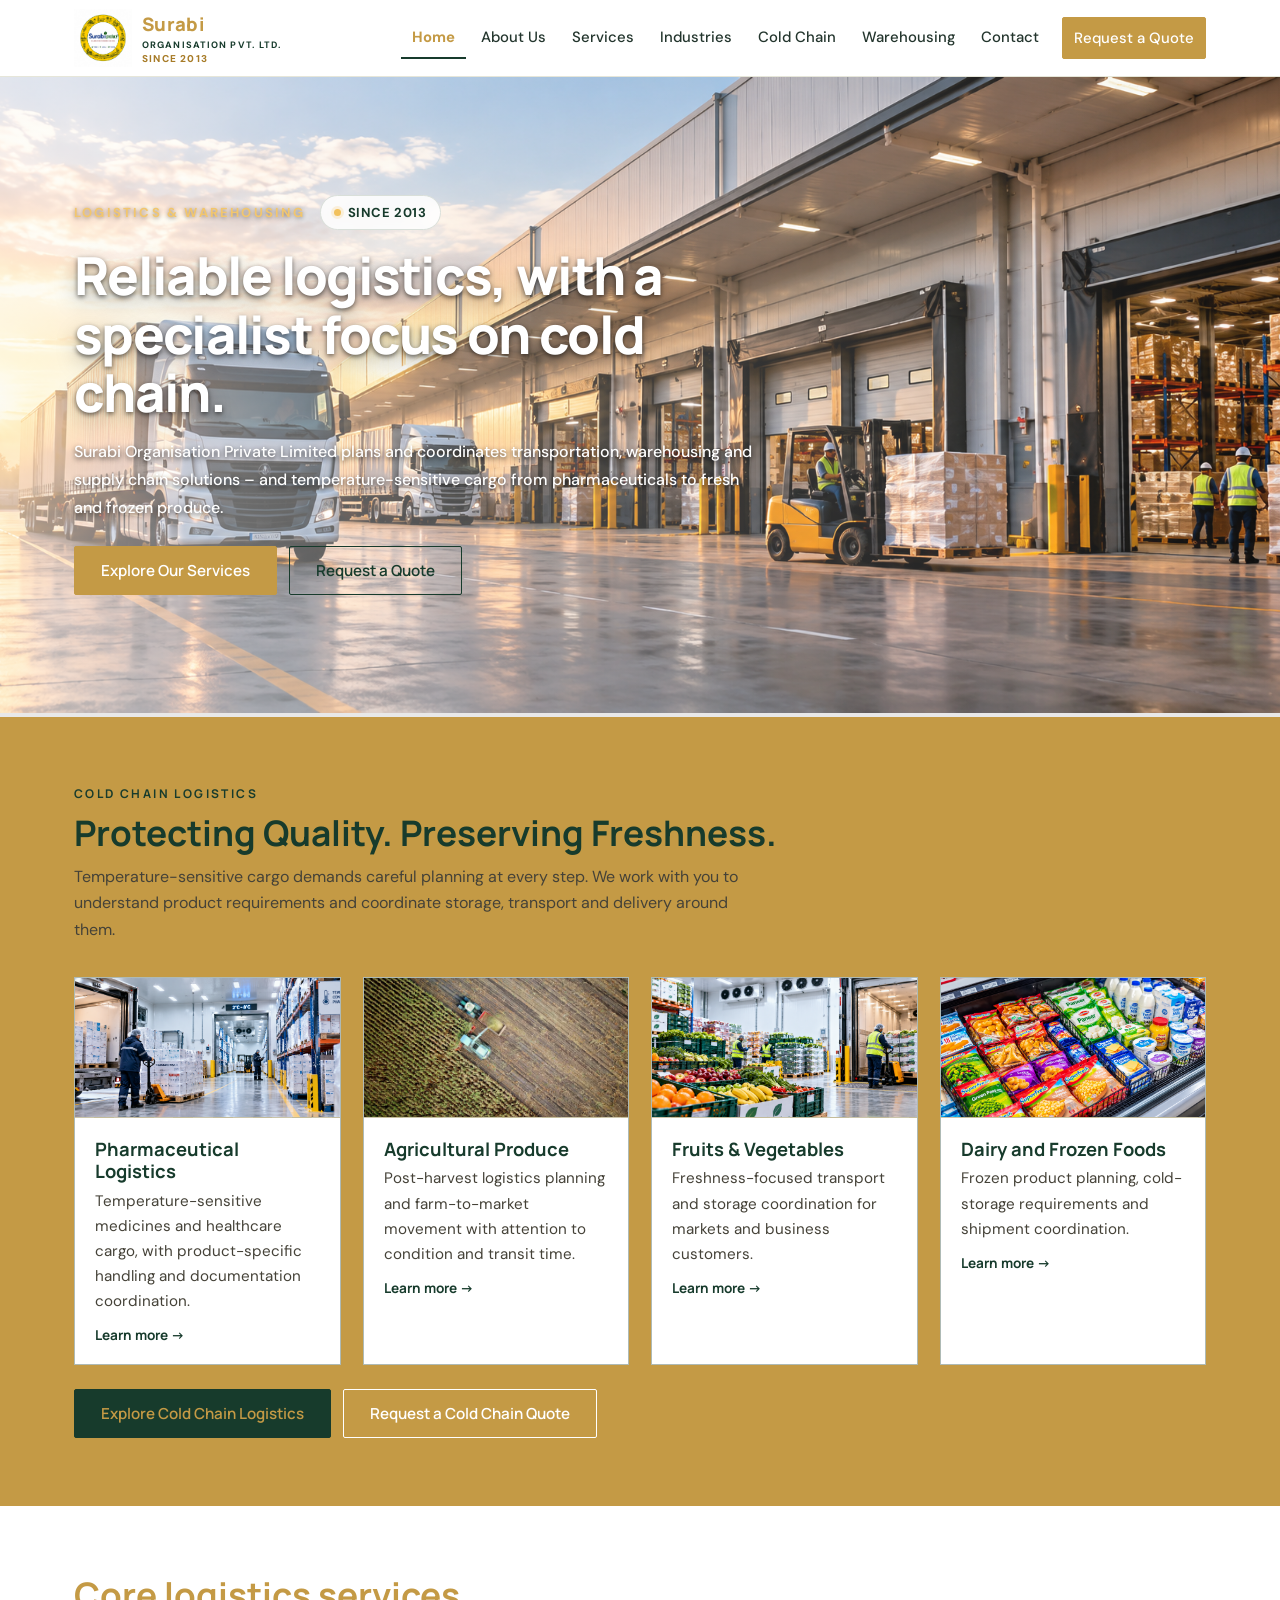
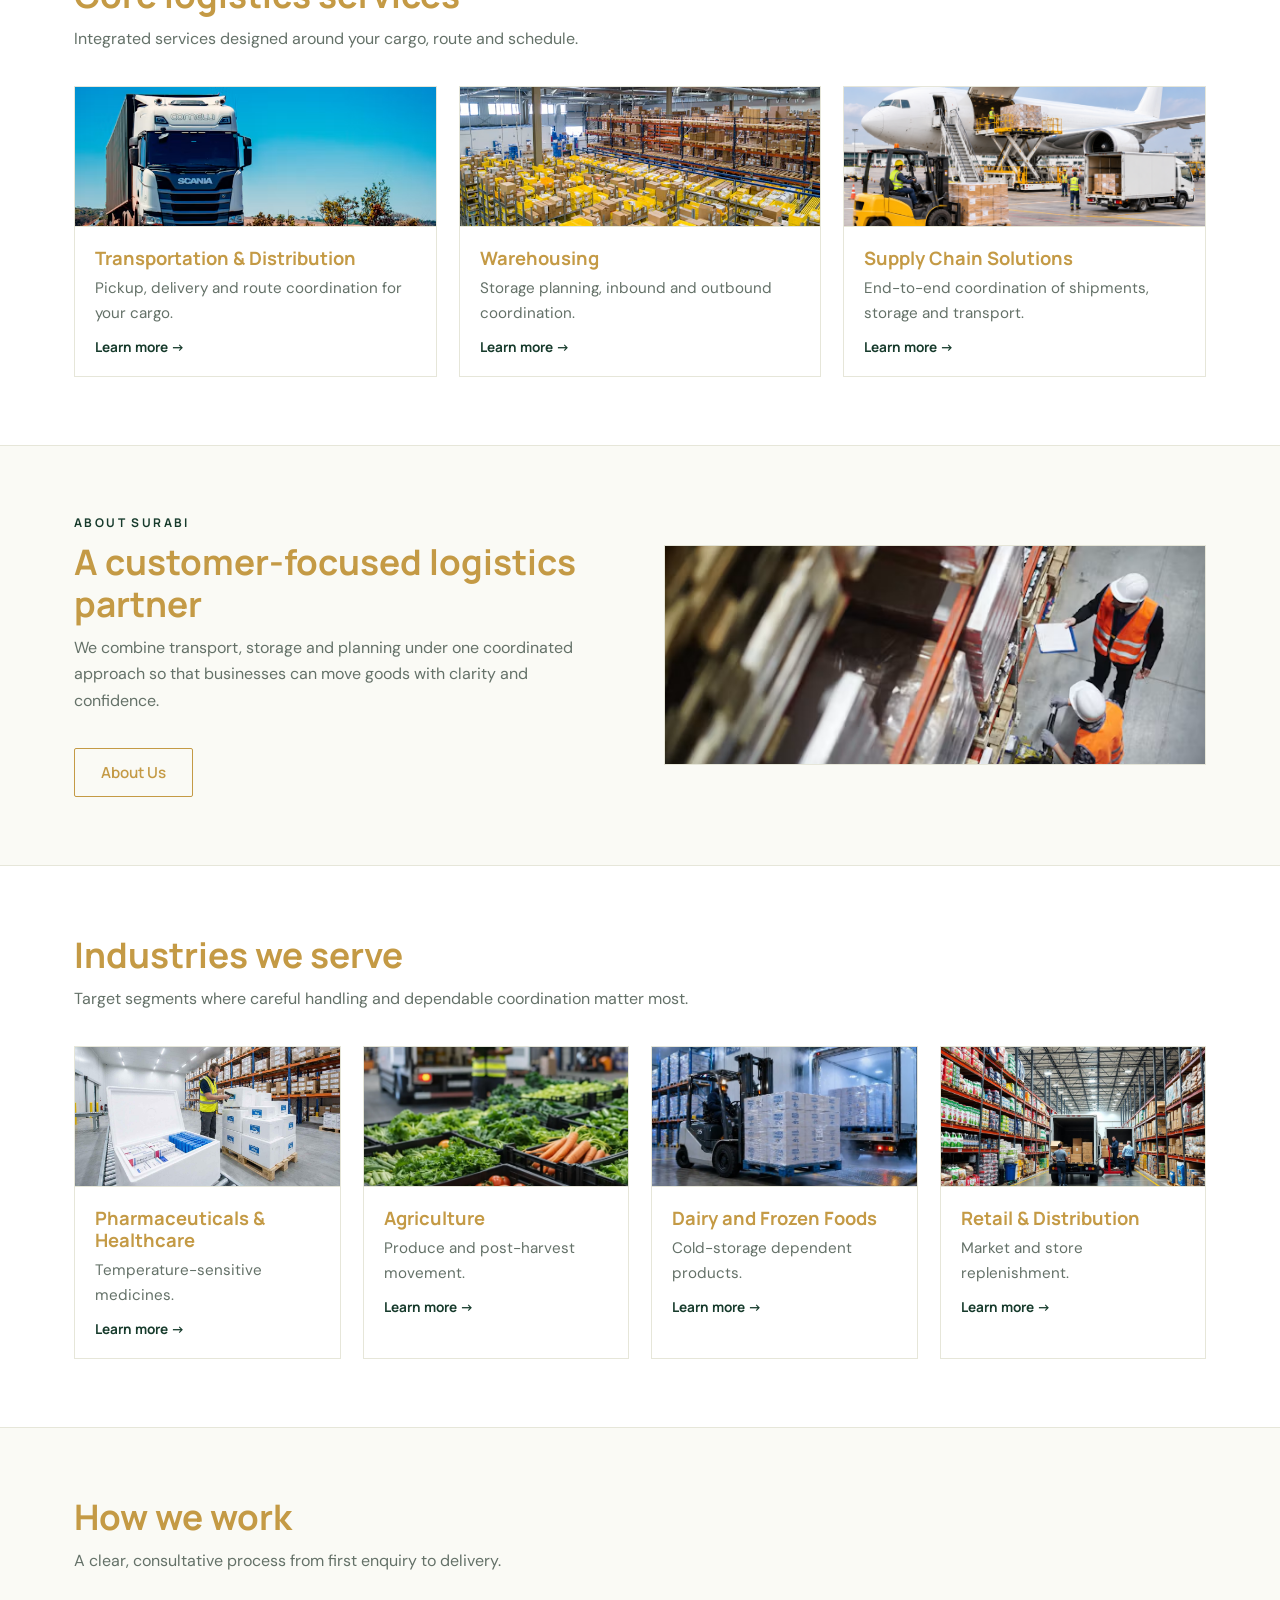
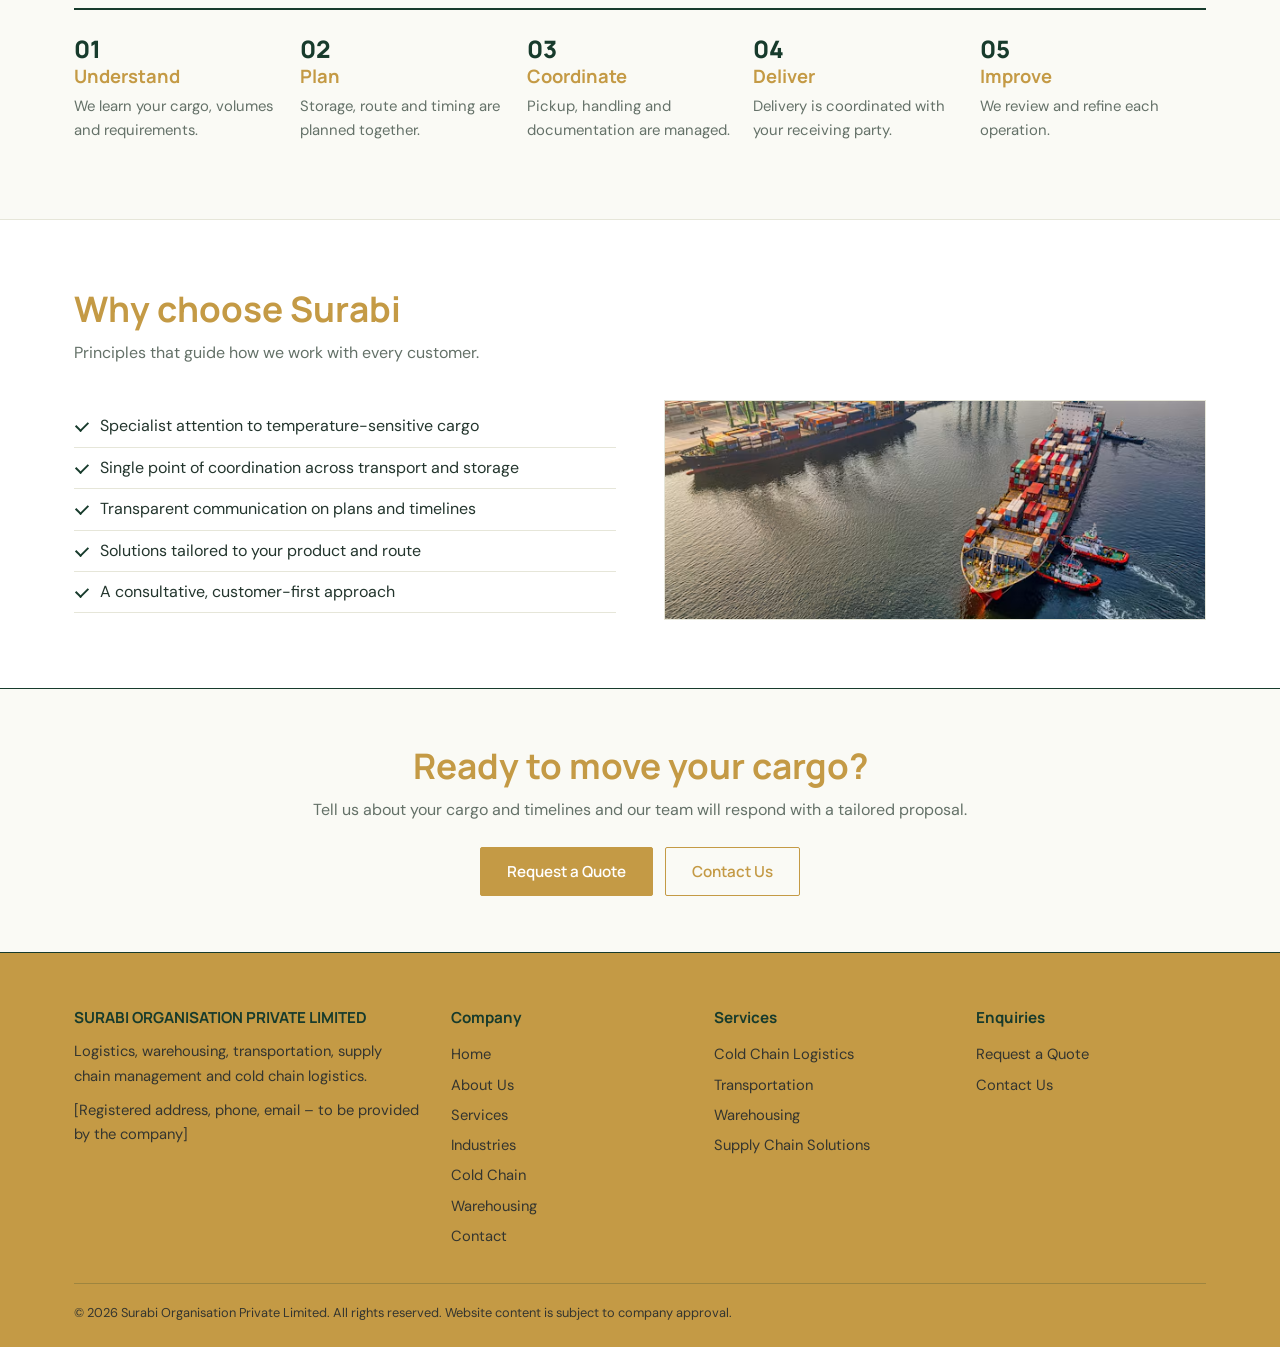
==== index.html @ 54a0d3e1 "done" ====
<!DOCTYPE html><html lang="en"><head><meta charset="utf-8"><meta name="viewport" content="width=device-width,initial-scale=1">
<title>Logistics, Warehousing &amp; Cold Chain Logistics | Surabi Organisation Private Limited</title><meta name="description" content="Surabi Organisation Private Limited: logistics, warehousing, transportation, supply chain solutions and cold chain logistics for pharmaceuticals, produce and frozen foods.">
<meta property="og:title" content="Logistics, Warehousing &amp; Cold Chain Logistics | Surabi Organisation Private Limited"><meta property="og:description" content="Surabi Organisation Private Limited: logistics, warehousing, transportation, supply chain solutions and cold chain logistics for pharmaceuticals, produce and frozen foods."><meta property="og:type" content="website">
<link rel="icon" href="assets/logo/favicon.svg" type="image/svg+xml"><link rel="preconnect" href="https://fonts.googleapis.com"><link rel="preconnect" href="https://fonts.gstatic.com" crossorigin>
<link href="https://fonts.googleapis.com/css2?family=DM+Sans:wght@400;500;700&family=Manrope:wght@600;700;800&display=swap" rel="stylesheet"><link rel="stylesheet" href="styles.css">
<style>
/* SURABI hero typography only — keeps the existing video, overlay and layout unchanged */
.vhero h1 {
    font-family: 'Manrope', sans-serif;
    font-size: clamp(42px, 4.1vw, 66px);
    font-weight: 800;
    line-height: 1.12;
    letter-spacing: -1.7px;
    color: #ffffff;
    text-shadow: 0 2px 5px rgba(0, 0, 0, 0.58),
                 0 8px 22px rgba(0, 0, 0, 0.28);
    max-width: 850px;
}

.vhero p.lead {
    font-family: 'DM Sans', sans-serif;
    font-size: clamp(16px, 1.25vw, 19px);
    font-weight: 500;
    line-height: 1.75;
    color: #ffffff;
    text-shadow: 0 2px 5px rgba(0, 0, 0, 0.72);
    max-width: 700px;
}

.vhero .eyebrow {
    font-family: 'DM Sans', sans-serif;
    font-size: 13px;
    font-weight: 700;
    letter-spacing: 2.2px;
    color: #f2c66d;
    text-shadow: 0 1px 4px rgba(0, 0, 0, 0.45);
}

.vhero .since-badge {
    font-family: 'DM Sans', sans-serif;
    font-size: 13px;
    font-weight: 700;
    letter-spacing: 0.6px;
}

@media (max-width: 768px) {
    .vhero h1 {
        font-size: clamp(34px, 8vw, 44px);
        line-height: 1.16;
        letter-spacing: -0.9px;
    }
    .vhero p.lead {
        font-size: 16px;
        line-height: 1.65;
    }
}
</style>

</head><body>
<a class="skip" href="#main">Skip to content</a>
<header><div class="wrap"><a class="brand" href="index.html" aria-label="Surabi Organisation home"><img src="assets/images/surabi-produce-logo.png" alt="Surabi Produce logo"><span><b>Surabi</b><small>Organisation Pvt. Ltd.</small><em>Since 2013</em></span></a>
<button class="burger" aria-expanded="false" aria-controls="nav">Menu</button><nav id="nav" aria-label="Main"><ul><li><a href="index.html" class='on' aria-current='page'>Home</a></li><li><a href="about.html">About Us</a></li><li><a href="services.html">Services</a></li><li><a href="industries.html">Industries</a></li><li><a href="cold-chain.html">Cold Chain</a></li><li><a href="warehousing.html">Warehousing</a></li><li><a href="contact.html">Contact</a></li><li><a class="cta" href="quote.html">Request a Quote</a></li></ul></nav></div></header>
<main id="main"><div class="hero vhero"><video class="hv" autoplay muted loop playsinline preload="auto" poster="assets/images/warehouse-and-freight-operations-hero.jpg" aria-hidden="true"><source src="assets/video/hero.mp4" type="video/mp4"><source src="assets/video/hero.webm" type="video/webm"></video><div class="ov"></div><div class="wrap"><div><div class="hero-kicker"><span class="eyebrow">Logistics &amp; Warehousing</span><span class="since-badge">Since 2013</span></div><h1>Reliable logistics, with a specialist focus on cold chain.</h1>
<p class="lead">Surabi Organisation Private Limited plans and coordinates transportation, warehousing and supply chain solutions &ndash; and temperature-sensitive cargo from pharmaceuticals to fresh and frozen produce.</p>
<div class="btns"><a class="btn" href="services.html">Explore Our Services</a><a class="btn o" href="quote.html">Request a Quote</a></div></div></div></div>
<section class="cold" id="cold"><div class="wrap"><span class="eyebrow">Cold Chain Logistics</span><h2>Protecting Quality. Preserving Freshness.</h2><p class="intro">Temperature-sensitive cargo demands careful planning at every step. We work with you to understand product requirements and coordinate storage, transport and delivery around them.</p><div class="grid"><a class="card " href="cold-chain.html#pharma"><div class="ph "><img src="assets/images/pharmaceutical-cargo-in-cold-storage.jpg" alt="Pharmaceutical cargo in cold storage" loading="lazy" onload="this.nextElementSibling.style.display='none'" onerror="this.remove()"><span>SAVE AS: pharmaceutical-cargo-in-cold-storage.jpg</span></div><div class="b"><h3>Pharmaceutical Logistics</h3><p>Temperature-sensitive medicines and healthcare cargo, with product-specific handling and documentation coordination.</p><span class="more">Learn more &rarr;</span></div></a><a class="card " href="cold-chain.html#agri"><div class="ph "><img src="assets/images/harvested-agricultural-produce.jpg" alt="Harvested agricultural produce" loading="lazy" onload="this.nextElementSibling.style.display='none'" onerror="this.remove()"><span>SAVE AS: harvested-agricultural-produce.jpg</span></div><div class="b"><h3>Agricultural Produce</h3><p>Post-harvest logistics planning and farm-to-market movement with attention to condition and transit time.</p><span class="more">Learn more &rarr;</span></div></a><a class="card " href="cold-chain.html#fresh"><div class="ph "><img src="assets/images/fresh-fruit-and-vegetable-crates.jpg" alt="Fresh fruit and vegetable crates" loading="lazy" onload="this.nextElementSibling.style.display='none'" onerror="this.remove()"><span>SAVE AS: fresh-fruit-and-vegetable-crates.jpg</span></div><div class="b"><h3>Fruits &amp; Vegetables</h3><p>Freshness-focused transport and storage coordination for markets and business customers.</p><span class="more">Learn more &rarr;</span></div></a><a class="card " href="cold-chain.html#frozen"><div class="ph "><img src="assets/images/frozen-food-products.jpg" alt="Frozen food products" loading="lazy" onload="this.nextElementSibling.style.display='none'" onerror="this.remove()"><span>SAVE AS: frozen-food-products.jpg</span></div><div class="b"><h3>Dairy and Frozen Foods</h3><p>Frozen product planning, cold-storage requirements and shipment coordination.</p><span class="more">Learn more &rarr;</span></div></a></div>
<div class="btns"><a class="btn gold" href="cold-chain.html">Explore Cold Chain Logistics</a><a class="btn" style="border-color:#fff" href="quote.html?service=cold">Request a Cold Chain Quote</a></div></div></section>
<section class=""><div class="wrap"><h2>Core logistics services</h2><p class="intro">Integrated services designed around your cargo, route and schedule.</p><div class="grid"><a class="card " href="transportation.html"><div class="ph "><img src="assets/images/freight-truck-on-highway.jpg" alt="Freight truck on highway" loading="lazy" onload="this.nextElementSibling.style.display='none'" onerror="this.remove()"><span>SAVE AS: freight-truck-on-highway.jpg</span></div><div class="b"><h3>Transportation &amp; Distribution</h3><p>Pickup, delivery and route coordination for your cargo.</p><span class="more">Learn more &rarr;</span></div></a><a class="card " href="warehousing.html"><div class="ph "><img src="assets/images/warehouse-interior-with-racking.jpg" alt="Warehouse interior with racking" loading="lazy" onload="this.nextElementSibling.style.display='none'" onerror="this.remove()"><span>SAVE AS: warehouse-interior-with-racking.jpg</span></div><div class="b"><h3>Warehousing</h3><p>Storage planning, inbound and outbound coordination.</p><span class="more">Learn more &rarr;</span></div></a><a class="card " href="supply-chain.html"><div class="ph "><img src="assets/images/supply-chain-planning.jpg" alt="Supply chain planning" loading="lazy" onload="this.nextElementSibling.style.display='none'" onerror="this.remove()"><span>SAVE AS: supply-chain-planning.jpg</span></div><div class="b"><h3>Supply Chain Solutions</h3><p>End-to-end coordination of shipments, storage and transport.</p><span class="more">Learn more &rarr;</span></div></a></div></div></section>
<section class="alt"><div class="wrap"><div class="two"><div><span class="eyebrow">About Surabi</span><h2>A customer-focused logistics partner</h2><p class="intro">We combine transport, storage and planning under one coordinated approach so that businesses can move goods with clarity and confidence.</p><a class="btn o" href="about.html">About Us</a></div><div class="ph "><img src="assets/images/logistics-team-coordinating-shipment.jpg" alt="Logistics team coordinating shipment" loading="lazy" onload="this.nextElementSibling.style.display='none'" onerror="this.remove()"><span>SAVE AS: logistics-team-coordinating-shipment.jpg</span></div></div></div></section>
<section class=""><div class="wrap"><h2>Industries we serve</h2><p class="intro">Target segments where careful handling and dependable coordination matter most.</p><div class="grid"><a class="card " href="industries.html"><div class="ph "><img src="assets/images/pharmaceuticals-and-healthcare.jpg" alt="Pharmaceuticals and Healthcare" loading="lazy" onload="this.nextElementSibling.style.display='none'" onerror="this.remove()"><span>SAVE AS: pharmaceuticals-and-healthcare.jpg</span></div><div class="b"><h3>Pharmaceuticals &amp; Healthcare</h3><p>Temperature-sensitive medicines.</p><span class="more">Learn more &rarr;</span></div></a><a class="card " href="industries.html"><div class="ph "><img src="assets/images/agriculture.jpg" alt="Agriculture" loading="lazy" onload="this.nextElementSibling.style.display='none'" onerror="this.remove()"><span>SAVE AS: agriculture.jpg</span></div><div class="b"><h3>Agriculture</h3><p>Produce and post-harvest movement.</p><span class="more">Learn more &rarr;</span></div></a><a class="card " href="industries.html"><div class="ph "><img src="assets/images/frozen-foods.jpg" alt="Frozen Foods" loading="lazy" onload="this.nextElementSibling.style.display='none'" onerror="this.remove()"><span>SAVE AS: frozen-foods.jpg</span></div><div class="b"><h3>Dairy and Frozen Foods</h3><p>Cold-storage dependent products.</p><span class="more">Learn more &rarr;</span></div></a><a class="card " href="industries.html"><div class="ph "><img src="assets/images/retail-and-distribution.jpg" alt="Retail and Distribution" loading="lazy" onload="this.nextElementSibling.style.display='none'" onerror="this.remove()"><span>SAVE AS: retail-and-distribution.jpg</span></div><div class="b"><h3>Retail &amp; Distribution</h3><p>Market and store replenishment.</p><span class="more">Learn more &rarr;</span></div></a></div></div></section>
<section class="alt"><div class="wrap"><h2>How we work</h2><p class="intro">A clear, consultative process from first enquiry to delivery.</p><div class="steps"><div><h3>Understand</h3><p>We learn your cargo, volumes and requirements.</p></div><div><h3>Plan</h3><p>Storage, route and timing are planned together.</p></div><div><h3>Coordinate</h3><p>Pickup, handling and documentation are managed.</p></div><div><h3>Deliver</h3><p>Delivery is coordinated with your receiving party.</p></div><div><h3>Improve</h3><p>We review and refine each operation.</p></div></div></div></section>
<section class=""><div class="wrap"><h2>Why choose Surabi</h2><p class="intro">Principles that guide how we work with every customer.</p><div class="two"><ul class="ck"><li>Specialist attention to temperature-sensitive cargo</li><li>Single point of coordination across transport and storage</li><li>Transparent communication on plans and timelines</li><li>Solutions tailored to your product and route</li><li>A consultative, customer-first approach</li></ul><div class="ph "><img src="assets/images/cargo-handling-operations.jpg" alt="Cargo handling operations" loading="lazy" onload="this.nextElementSibling.style.display='none'" onerror="this.remove()"><span>SAVE AS: cargo-handling-operations.jpg</span></div></div></div></section>
<section class="cta-band"><div class="wrap"><h2>Ready to move your cargo?</h2><p class="intro" style="margin:0 auto 8px">Tell us about your cargo and timelines and our team will respond with a tailored proposal.</p><div class="btns"><a class="btn" href="quote.html">Request a Quote</a><a class="btn o" href="contact.html">Contact Us</a></div></div></section></main>
<footer><div class="wrap"><div class="fg"><div><h4>SURABI ORGANISATION PRIVATE LIMITED</h4><p>Logistics, warehousing, transportation, supply chain management and cold chain logistics.</p><p style="margin-top:10px">[Registered address, phone, email &ndash; to be provided by the company]</p></div>
<div><h4>Company</h4><a href="index.html">Home</a><a href="about.html">About Us</a><a href="services.html">Services</a><a href="industries.html">Industries</a><a href="cold-chain.html">Cold Chain</a><a href="warehousing.html">Warehousing</a><a href="contact.html">Contact</a></div><div><h4>Services</h4><a href="cold-chain.html">Cold Chain Logistics</a><a href="transportation.html">Transportation</a><a href="warehousing.html">Warehousing</a><a href="supply-chain.html">Supply Chain Solutions</a></div>
<div><h4>Enquiries</h4><a href="quote.html">Request a Quote</a><a href="contact.html">Contact Us</a></div></div>
<div class="copy">&copy; 2026 Surabi Organisation Private Limited. All rights reserved. Website content is subject to company approval.</div></div></footer>
<script>
(function () {
  function initialiseHeroVideo() {
    var video = document.querySelector('.vhero video.hv');
    if (!video) return;
    video.muted = true;
    video.defaultMuted = true;
    video.playsInline = true;
    video.setAttribute('muted', '');
    video.setAttribute('playsinline', '');
    video.setAttribute('webkit-playsinline', '');
    var playAttempt = video.play();
    if (playAttempt && typeof playAttempt.catch === 'function') {
      playAttempt.catch(function () {
        /* Mobile browsers may block autoplay; poster remains as fallback. */
      });
    }
  }
  if (document.readyState === 'loading') {
    document.addEventListener('DOMContentLoaded', initialiseHeroVideo, { once: true });
  } else {
    initialiseHeroVideo();
  }
  window.addEventListener('pageshow', initialiseHeroVideo);
})();
</script>
<script src="script.js"></script></body></html>
---- styles.css ----
:root{--g:#C49A45;--g2:#173B2C;--gold:#173B2C;--or:#D88736;--tx:#23352D;--mu:#647168;--bd:#E6E6D9;--bg:#FAFAF5}
*{box-sizing:border-box;margin:0}
html{scroll-behavior:smooth}
body{font:16px/1.65 'DM Sans',system-ui,sans-serif;color:var(--tx);background:#fff;overflow-x:hidden}
h1,h2,h3,h4{font-family:Manrope,'DM Sans',sans-serif;color:var(--g);line-height:1.2}
h1{font-size:clamp(2rem,4.5vw,3.3rem)}
h2{font-size:clamp(1.6rem,3vw,2.2rem);margin-bottom:.6rem}
h3{font-size:1.15rem;margin-bottom:.4rem}
a{color:var(--g2)}
img{max-width:100%}
.wrap{max-width:1180px;margin:0 auto;padding:0 24px}
.skip{position:absolute;left:-999px}
.skip:focus{left:8px;top:8px;background:#fff;padding:8px;z-index:99}
header{position:sticky;top:0;background:#fff;border-bottom:1px solid var(--bd);z-index:50}
header .wrap{display:flex;align-items:center;justify-content:space-between;height:76px}
.brand{text-decoration:none;display:flex;flex-direction:column;line-height:1.1}
.brand b{font:800 1.45rem Manrope,sans-serif;color:var(--g);letter-spacing:.08em}
.brand small{font-size:.62rem;letter-spacing:.18em;color:var(--gold);text-transform:uppercase;font-weight:700}
nav ul{display:flex;gap:4px;list-style:none;padding:0;align-items:center}
nav a{display:block;padding:8px 11px;text-decoration:none;color:var(--tx);font-size:.93rem;font-weight:500;border-bottom:2px solid transparent}
nav a:hover{color:var(--g2);border-color:var(--bd)}
nav a.on{color:var(--g);border-color:var(--gold);font-weight:700}
nav a.cta{background:var(--g);color:#fff;border:1px solid var(--g);margin-left:8px;border-radius:2px}
nav a.cta:hover,nav a.cta.on{background:var(--gold);border-color:var(--gold);color:var(--g)}
.burger{display:none;background:none;border:1px solid var(--bd);padding:8px 12px;font:600 .9rem Manrope;color:var(--g);cursor:pointer}
.btn{display:inline-block;padding:13px 26px;border:1px solid var(--g);background:var(--g);color:#fff;text-decoration:none;font:600 .95rem Manrope,sans-serif;border-radius:2px;cursor:pointer;transition:.2s}
.btn:hover{background:var(--gold);border-color:var(--gold);color:var(--g)}
.btn.o{background:transparent;color:var(--g)}
.btn.o:hover{background:var(--g);color:#fff;border-color:var(--g)}
.btn.gold{background:var(--gold);border-color:var(--gold);color:var(--g)}
.btn.gold:hover{background:#fff}
.btns{display:flex;gap:12px;flex-wrap:wrap;margin-top:24px}
.ph{background:repeating-linear-gradient(135deg,#eef1ea 0 14px,#e6ebe1 14px 28px);border:1px solid var(--bd);display:flex;align-items:flex-end;min-height:220px;position:relative}
.ph img{position:absolute;inset:0;width:100%;height:100%;object-fit:cover}
.ph span{position:relative;background:rgba(23,59,44,.88);color:#fff;font-size:.72rem;padding:6px 10px;letter-spacing:.04em}
.hero{padding:64px 0}
.hero .wrap{display:grid;grid-template-columns:1.1fr .9fr;gap:48px;align-items:center}
.hero p.lead{font-size:1.1rem;color:var(--mu);margin-top:16px;max-width:560px}
.hero .ph{min-height:400px;border-bottom:4px solid var(--gold)}
.eyebrow{color:var(--gold);font:700 .75rem Manrope;letter-spacing:.2em;text-transform:uppercase;margin-bottom:10px;display:block}
.banner{background:var(--g);color:var(--tx);padding:48px 0}
.banner h1{color:var(--g2)}
.banner p{color:#3f4038;max-width:700px;margin-top:10px}
.crumbs{font-size:.82rem;color:#3f4038;margin-bottom:14px}
.crumbs a{color:var(--g2)}
section{padding:68px 0}
.alt{background:var(--bg);border-block:1px solid var(--bd)}
.intro{color:var(--mu);max-width:680px;margin-bottom:34px}
.grid{display:grid;gap:22px;grid-template-columns:repeat(auto-fit,minmax(250px,1fr))}
.card{background:#fff;border:1px solid var(--bd);display:flex;flex-direction:column;transition:.2s;text-decoration:none;color:inherit}
.card:hover{border-color:var(--gold);transform:translateY(-2px)}
.card .ph{min-height:140px;border:0;border-bottom:1px solid var(--bd)}
.card div.b{padding:20px;flex:1}
.card p{color:var(--mu);font-size:.95rem}
.card .more{display:block;margin-top:12px;font:700 .85rem Manrope;color:var(--g2)}
.card.top{border-top:3px solid var(--gold)}
.feature{border:1px solid var(--gold);display:grid;grid-template-columns:1fr 1fr}
.feature .ph{min-height:320px;border:0}
.feature .b{padding:40px}
.cold{background:var(--g);color:var(--tx)}
.cold h2,.cold h3{color:var(--g2)}
.cold .intro,.cold .card p{color:#454238}
.cold .card{background:#fff;border-color:rgba(23,59,44,.35);color:var(--tx)}
.cold .card .more{color:var(--g2)}
.cold .card .ph{background:repeating-linear-gradient(135deg,#f2e4c5 0 14px,#ead9b3 14px 28px);border-color:rgba(23,59,44,.18)}
.two{display:grid;grid-template-columns:1fr 1fr;gap:48px;align-items:center}
ul.ck{list-style:none;padding:0}
ul.ck li{padding:7px 0 7px 26px;position:relative;border-bottom:1px solid var(--bd)}
ul.ck li:before{content:"";position:absolute;left:2px;top:15px;width:10px;height:6px;border-left:2px solid var(--gold);border-bottom:2px solid var(--gold);transform:rotate(-45deg)}
.steps{display:grid;grid-template-columns:repeat(auto-fit,minmax(190px,1fr));gap:0;counter-reset:s;border-top:2px solid var(--gold)}
.steps div{padding:22px 18px 8px 0;counter-increment:s}
.steps div:before{content:"0" counter(s);font:800 1.5rem Manrope;color:var(--gold);display:block}
.steps p{color:var(--mu);font-size:.93rem}
.note{border-left:3px solid var(--or);background:#fdf6ec;padding:12px 16px;font-size:.88rem;margin:22px 0;color:#6b4a1f}
.cta-band{background:var(--bg);border-block:1px solid var(--gold);text-align:center;padding:56px 0}
.cta-band .btns{justify-content:center}
form{display:grid;gap:18px;grid-template-columns:1fr 1fr;max-width:860px}
.f{display:flex;flex-direction:column;gap:6px}
.f.full,form .full{grid-column:1/-1}
label{font:600 .88rem Manrope;color:var(--g)}
input,select,textarea{font:inherit;padding:11px 12px;border:1px solid #cfcfc0;border-radius:2px;background:#fff;color:var(--tx)}
input:focus,select:focus,textarea:focus,a:focus-visible,button:focus-visible{outline:2px solid var(--gold);outline-offset:2px}
.err{color:#a3321f;font-size:.82rem;min-height:0}
.bad{border-color:#a3321f}
.cond{display:none;grid-column:1/-1;grid-template-columns:1fr 1fr;gap:18px;border:1px solid var(--gold);padding:18px;background:var(--bg)}
.cond.show{display:grid}
.ok{display:none;border:1px solid var(--gold);padding:28px;background:var(--bg);max-width:860px}
.ok.show{display:block}
footer{background:var(--g);color:#34352f;padding:56px 0 24px;font-size:.92rem}
footer h4{color:var(--g2);margin-bottom:12px;font-size:.95rem}
footer a{color:#34352f;text-decoration:none;display:block;padding:3px 0}
footer a:hover{color:var(--g2)}
.fg{display:grid;grid-template-columns:1.5fr 1fr 1fr 1fr;gap:32px}
.copy{border-top:1px solid rgba(23,59,44,.22);margin-top:32px;padding-top:18px;font-size:.8rem}

/* Hero label and company history badge */
.hero-kicker{display:flex;align-items:center;flex-wrap:wrap;gap:14px;margin-bottom:16px}
.vhero .eyebrow{color:#f2c15b;margin:0;text-shadow:0 1px 8px rgba(0,0,0,.35)}
.since-badge{display:inline-flex;align-items:center;gap:7px;padding:8px 13px;border:1px solid rgba(255,255,255,.72);border-radius:999px;background:rgba(255,255,255,.13);color:#fff;font:700 .78rem Manrope,sans-serif;letter-spacing:.08em;text-transform:uppercase;backdrop-filter:blur(6px);-webkit-backdrop-filter:blur(6px)}
.since-badge:before{content:"";width:7px;height:7px;border-radius:50%;background:#f2c15b;box-shadow:0 0 0 3px rgba(242,193,91,.2)}

/* Hero video: explicit positive stacking keeps video visible on mobile browsers */
/* White hero video theme */
.vhero {
    position: relative;
    isolation: isolate;
    min-height: 640px;
    display: flex;
    align-items: center;
    overflow: hidden;
    background: #fff;
    padding: 0;
    border-bottom: 4px solid #e8e8e8;
}

.vhero .hv {
    position: absolute;
    inset: 0;
    width: 100%;
    height: 100%;
    display: block;
    object-fit: cover;
    object-position: center;
    z-index: 0;
}

/* White transparent overlay instead of green */
.vhero .ov {
    position: absolute;
    inset: 0;
    z-index: 1;
    background: linear-gradient(
      90deg,
      rgba(255, 255, 255, 0.55) 0%,
      rgba(255, 255, 255, 0.25) 45%,
      rgba(255, 255, 255, 0.05) 100%
  );
    pointer-events: none;
}

.vhero .wrap {
    display: block;
    position: relative;
    z-index: 2;
    width: 100%;
    padding-top: 64px;
    padding-bottom: 64px;
}

.vhero .wrap > div {
    max-width: 680px;
}

.vhero h1 {
    color: #173b2c;
}

.vhero p.lead {
    color: #444f49;
}

.vhero .eyebrow {
    color: #a77b27;
    margin: 0;
    text-shadow: none;
}

.vhero .since-badge {
    background: rgba(255,255,255,.85);
    border: 1px solid #d9dfd9;
    color: #173b2c;
}

.vhero .btn.o {
    color: #173b2c;
    border-color: #173b2c;
}

.vhero .btn.o:hover {
    background: #173b2c;
    color: #fff;
}

@media(max-width:980px){
  .vhero{min-height:600px}
  .burger{display:block}
  nav{position:absolute;top:76px;left:0;right:0;background:#fff;border-bottom:1px solid var(--bd);display:none}
  nav.open{display:block}
  nav ul{flex-direction:column;align-items:stretch;padding:12px 24px}
  nav a.cta{margin:8px 0 0;text-align:center}
  .hero .wrap,.two,.feature,.fg{grid-template-columns:1fr}
  .hero .ph{min-height:260px}
  form,.cond{grid-template-columns:1fr}
  section{padding:48px 0}
  .feature .b{padding:24px}
}
@media(max-width:768px){
  .vhero{min-height:650px;align-items:center}
  .vhero .hv{width:100%;height:100%;object-fit:cover;object-position:center}
  .vhero .wrap{padding-top:56px;padding-bottom:56px}
}
@media(max-width:600px){
  .hero-kicker{gap:9px;margin-bottom:14px}
  .vhero .eyebrow{font-size:.68rem;letter-spacing:.14em}
  .since-badge{font-size:.68rem;padding:7px 10px}
  .vhero h1{font-size:clamp(2rem,9vw,2.8rem)}
  .vhero p.lead{font-size:1rem;line-height:1.6}
  .vhero .btns{gap:10px}
  .vhero .btn{width:100%;text-align:center}
}
@media(prefers-reduced-motion:reduce){*{transition:none!important;scroll-behavior:auto!important}}
/* Premium typography for SURABI hero section */
.vhero h1 {
    font-family: 'Manrope', sans-serif;
    font-size: clamp(42px, 4.2vw, 64px);
    font-weight: 800;
    line-height: 1.13;
    letter-spacing: -1.8px;
    color: #ffffff;
    text-shadow: 0 2px 12px rgba(0, 0, 0, 0.38);
}

.vhero p.lead {
    font-family: 'DM Sans', sans-serif;
    font-size: 18px;
    font-weight: 500;
    line-height: 1.8;
    color: #ffffff;
    text-shadow: 0 1px 8px rgba(0, 0, 0, 0.65);
}

.vhero .eyebrow {
    font-family: 'DM Sans', sans-serif;
    font-size: 14px;
    font-weight: 800;
    letter-spacing: 2.5px;
    color: #c99b43;
}

.vhero .since-badge {
    font-family: 'DM Sans', sans-serif;
    font-weight: 700;
    letter-spacing: 0.5px;
}

@media (max-width: 768px) {
    .vhero h1 {
        font-size: 38px;
        line-height: 1.2;
        letter-spacing: -1px;
    }

    .vhero p.lead {
        font-size: 16px;
        line-height: 1.7;
    }
}

/* Surabi Produce identity and About Us story */
.brand{flex-direction:row;align-items:center;gap:10px;line-height:1.1}
.brand img{width:58px;height:58px;object-fit:contain;flex:none}
.brand span{display:flex;flex-direction:column;gap:3px}
.brand b{font-size:1.16rem;letter-spacing:.02em;text-transform:none}
.brand small{font-size:.58rem;letter-spacing:.12em}
.brand em{font-style:normal;font-size:.62rem;font-weight:800;color:#a77b27;letter-spacing:.12em;text-transform:uppercase}
.about-banner{padding:54px 0}
.about-banner-grid{display:grid;grid-template-columns:1.25fr .75fr;gap:42px;align-items:center}
.about-banner h1{max-width:720px}
.about-banner p{max-width:720px;margin-top:14px;color:#3f4038}
.about-logo-panel{display:flex;flex-direction:column;align-items:center;justify-content:center;background:#fff;border:1px solid rgba(23,59,44,.15);padding:16px;max-width:340px;margin-left:auto}
.about-logo-panel img{display:block;width:100%;height:auto;max-width:300px}
.logo-caption{font:800 .68rem Manrope,sans-serif;letter-spacing:.16em;text-transform:uppercase;color:#173b2c;text-align:center;padding:5px 0 2px}
.story-intro{align-items:start}
.story-intro p{margin:0 0 16px;color:var(--mu)}
.about-story-image{min-height:360px}
.timeline{max-width:900px;margin:30px auto 0;border-left:2px solid #d9c18c;padding-left:28px}
.timeline-item{position:relative;display:grid;grid-template-columns:140px 1fr;gap:24px;padding:0 0 30px}
.timeline-item:before{content:"";position:absolute;left:-36px;top:7px;width:12px;height:12px;border-radius:50%;background:#c49a45;border:3px solid #fff;box-shadow:0 0 0 1px #c49a45}
.timeline-year{font:800 1rem Manrope,sans-serif;color:#173b2c}
.timeline-content h3{color:#173b2c}
.timeline-content p{color:var(--mu);max-width:680px}
@media(max-width:760px){
 .brand img{width:48px;height:48px}
 .brand b{font-size:1rem}
 .brand small{font-size:.52rem}
 .about-banner-grid{grid-template-columns:1fr;gap:24px}
 .about-logo-panel{margin:0 auto;max-width:270px}
 .timeline{padding-left:22px}
 .timeline-item{grid-template-columns:1fr;gap:5px;padding-bottom:24px}
 .timeline-item:before{left:-30px}
 .about-story-image{min-height:250px}
}
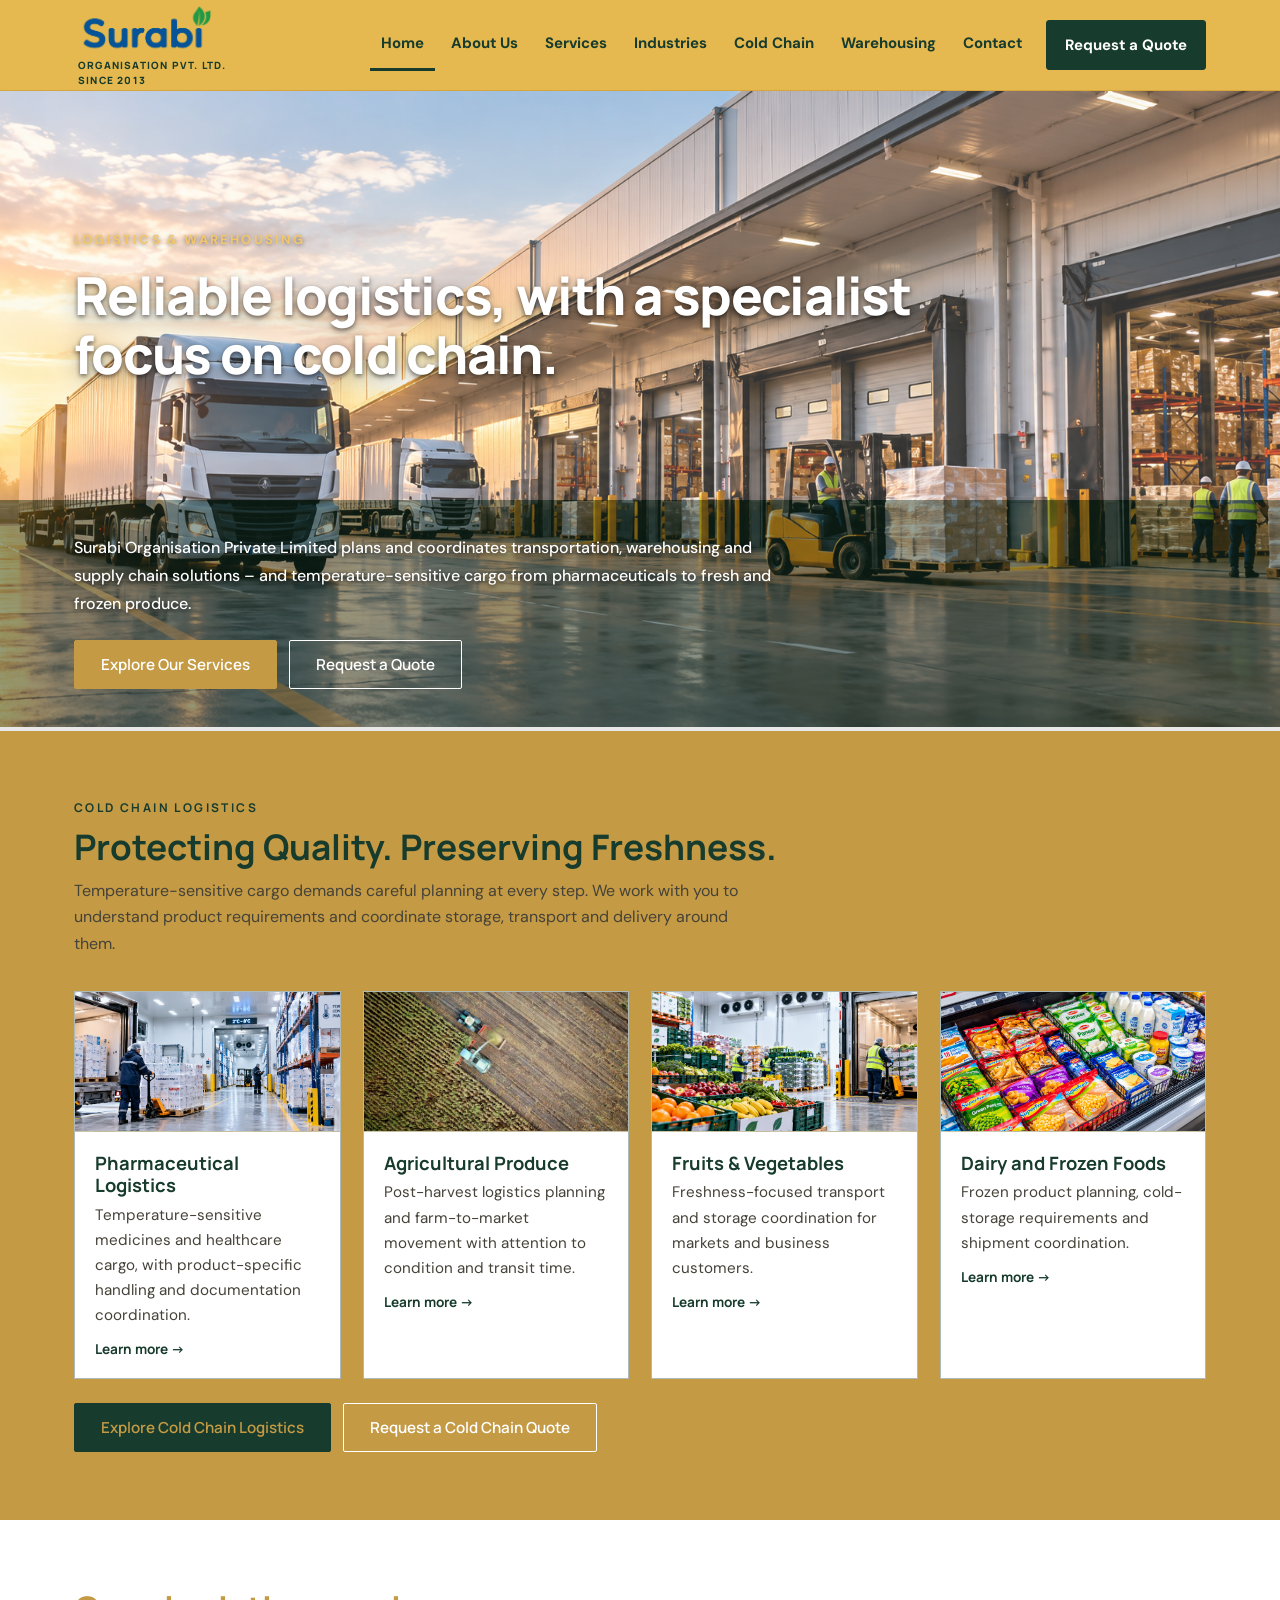
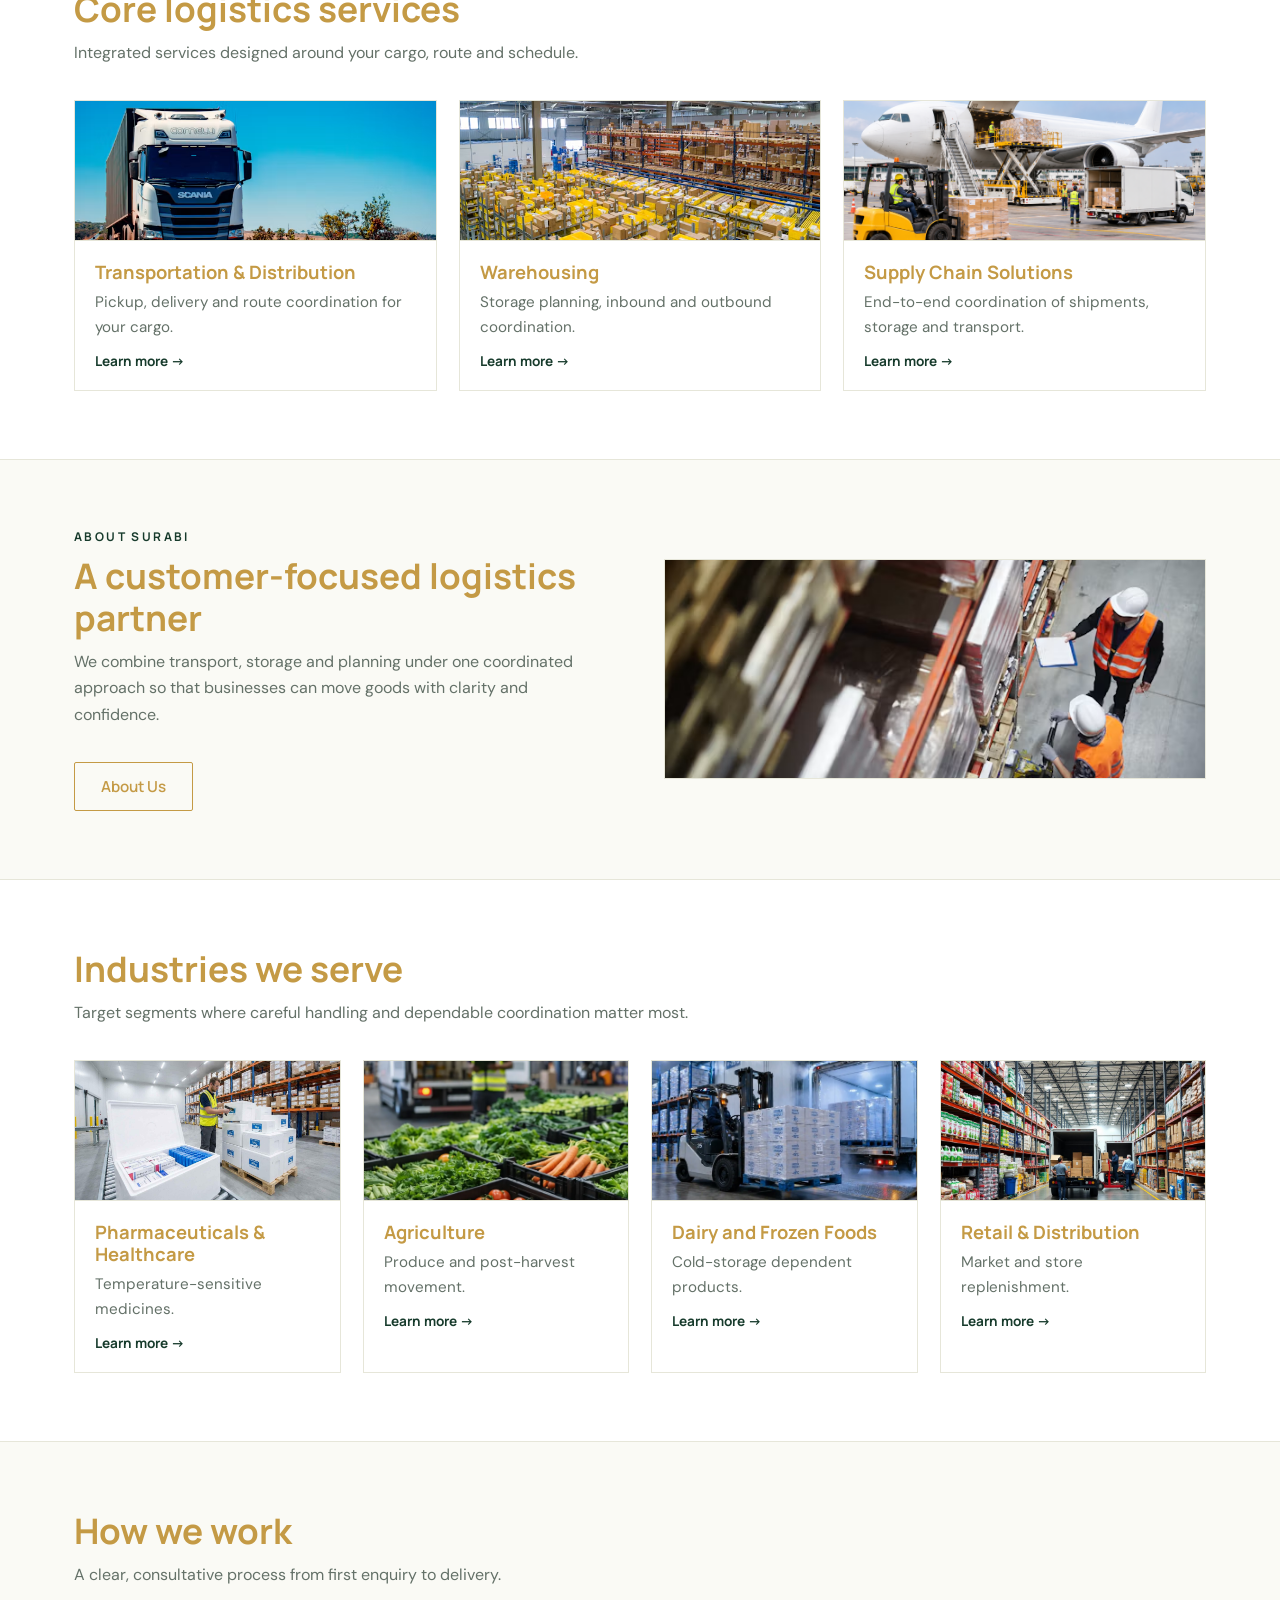
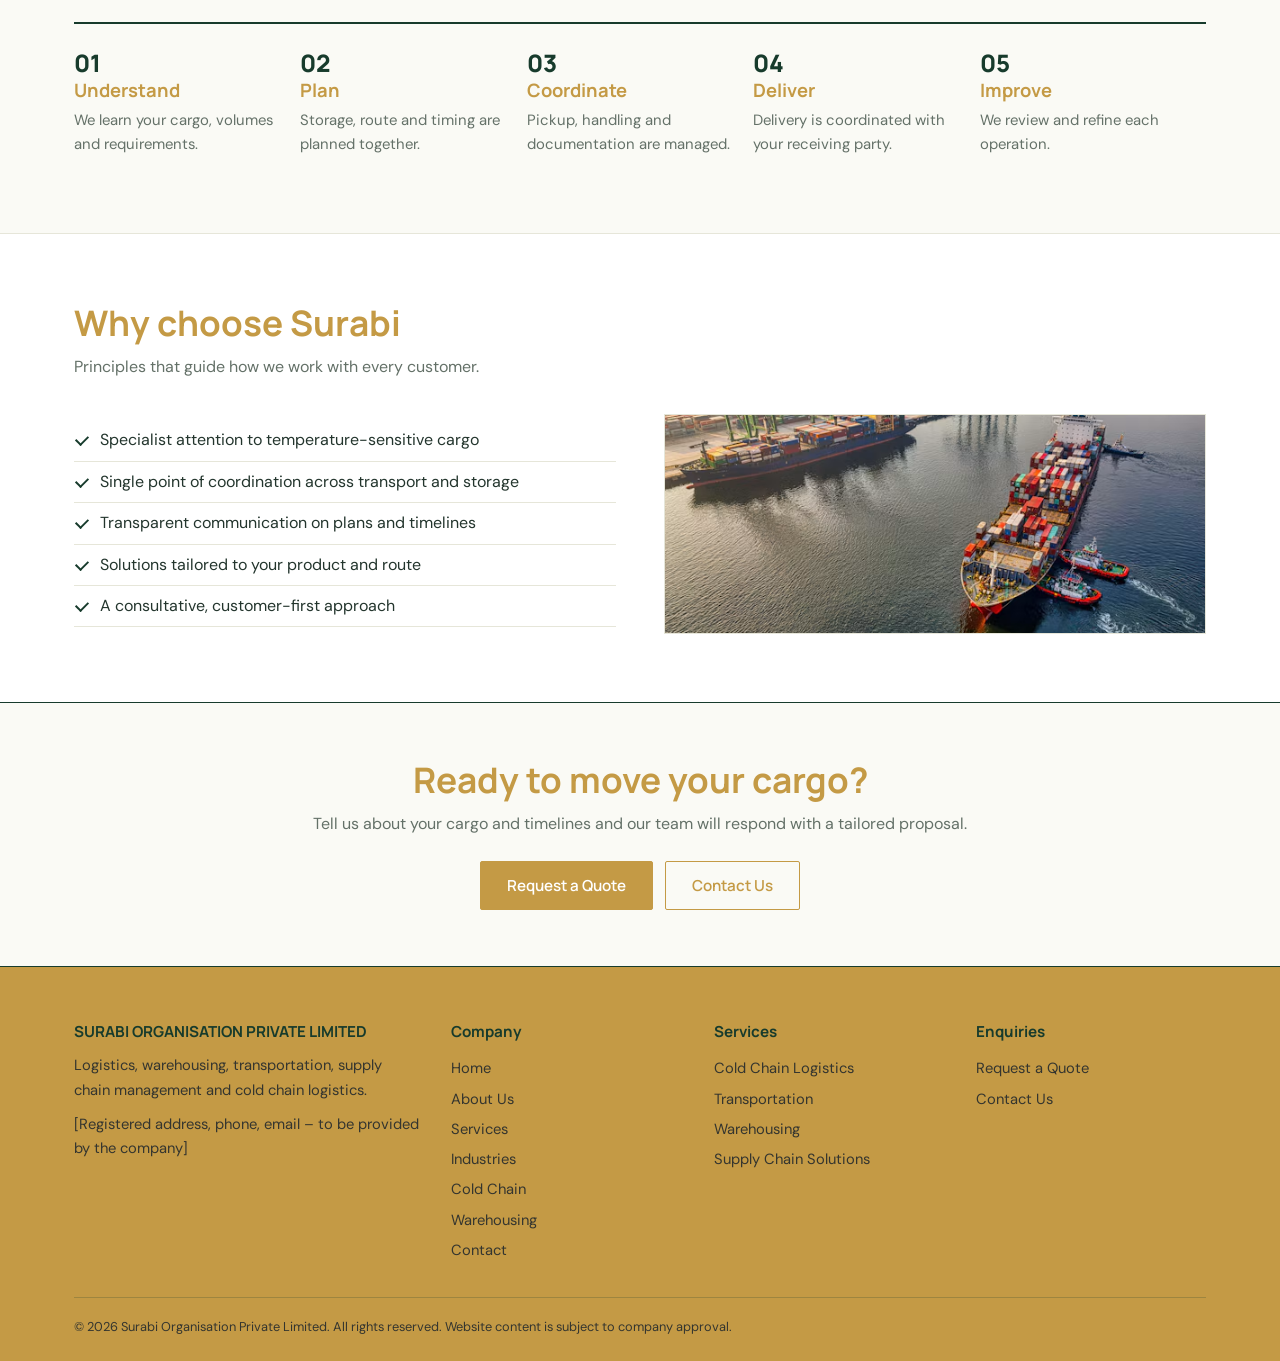
==== commit bab157f1: "done" ====
--- a/index.html
+++ b/index.html
@@ -58,11 +58,36 @@
 
 </head><body>
 <a class="skip" href="#main">Skip to content</a>
-<header><div class="wrap"><a class="brand" href="index.html" aria-label="Surabi Organisation home"><img src="assets/images/surabi-produce-logo.png" alt="Surabi Produce logo"><span><b>Surabi</b><small>Organisation Pvt. Ltd.</small><em>Since 2013</em></span></a>
-<button class="burger" aria-expanded="false" aria-controls="nav">Menu</button><nav id="nav" aria-label="Main"><ul><li><a href="index.html" class='on' aria-current='page'>Home</a></li><li><a href="about.html">About Us</a></li><li><a href="services.html">Services</a></li><li><a href="industries.html">Industries</a></li><li><a href="cold-chain.html">Cold Chain</a></li><li><a href="warehousing.html">Warehousing</a></li><li><a href="contact.html">Contact</a></li><li><a class="cta" href="quote.html">Request a Quote</a></li></ul></nav></div></header>
-<main id="main"><div class="hero vhero"><video class="hv" autoplay muted loop playsinline preload="auto" poster="assets/images/warehouse-and-freight-operations-hero.jpg" aria-hidden="true"><source src="assets/video/hero.mp4" type="video/mp4"><source src="assets/video/hero.webm" type="video/webm"></video><div class="ov"></div><div class="wrap"><div><div class="hero-kicker"><span class="eyebrow">Logistics &amp; Warehousing</span><span class="since-badge">Since 2013</span></div><h1>Reliable logistics, with a specialist focus on cold chain.</h1>
+<header class="site-header">
+  <div class="wrap">
+    <a class="brand" href="index.html" aria-label="Surabi Organisation home"><img src="assets/logo/home-page.png" alt="Surabi Organisation logo"><span class="brand-since">Since 2013</span></a>
+    <button class="burger" aria-expanded="false" aria-controls="nav">Menu</button>
+    <nav id="nav" aria-label="Main">
+      <ul>
+        <li><a href="index.html" class="on" aria-current="page">Home</a></li>
+        <li><a href="about.html">About Us</a></li>
+        <li><a href="services.html">Services</a></li>
+        <li><a href="industries.html">Industries</a></li>
+        <li><a href="cold-chain.html">Cold Chain</a></li>
+        <li><a href="warehousing.html">Warehousing</a></li>
+        <li><a href="contact.html">Contact</a></li>
+        <li><a class="cta" href="quote.html">Request a Quote</a></li>
+      </ul>
+    </nav>
+  </div>
+</header>
+<main id="main"><div class="hero vhero"><video class="hv" autoplay muted loop playsinline preload="auto" poster="assets/images/warehouse-and-freight-operations-hero.jpg" aria-hidden="true"><source src="assets/video/hero.mp4" type="video/mp4"><source src="assets/video/hero.webm" type="video/webm"></video><div class="ov"></div>
+<div class="wrap hero-top">
+<div class="hero-content">
+<div class="hero-kicker"><span class="eyebrow">Logistics &amp; Warehousing</span></div>
+<h1>Reliable logistics, with a specialist focus on cold chain.</h1>
+</div>
+</div>
+<div class="hero-green-band"><div class="wrap">
 <p class="lead">Surabi Organisation Private Limited plans and coordinates transportation, warehousing and supply chain solutions &ndash; and temperature-sensitive cargo from pharmaceuticals to fresh and frozen produce.</p>
-<div class="btns"><a class="btn" href="services.html">Explore Our Services</a><a class="btn o" href="quote.html">Request a Quote</a></div></div></div></div>
+<div class="btns"><a class="btn" href="services.html">Explore Our Services</a><a class="btn o" href="quote.html">Request a Quote</a></div>
+</div></div>
+</div>
 <section class="cold" id="cold"><div class="wrap"><span class="eyebrow">Cold Chain Logistics</span><h2>Protecting Quality. Preserving Freshness.</h2><p class="intro">Temperature-sensitive cargo demands careful planning at every step. We work with you to understand product requirements and coordinate storage, transport and delivery around them.</p><div class="grid"><a class="card " href="cold-chain.html#pharma"><div class="ph "><img src="assets/images/pharmaceutical-cargo-in-cold-storage.jpg" alt="Pharmaceutical cargo in cold storage" loading="lazy" onload="this.nextElementSibling.style.display='none'" onerror="this.remove()"><span>SAVE AS: pharmaceutical-cargo-in-cold-storage.jpg</span></div><div class="b"><h3>Pharmaceutical Logistics</h3><p>Temperature-sensitive medicines and healthcare cargo, with product-specific handling and documentation coordination.</p><span class="more">Learn more &rarr;</span></div></a><a class="card " href="cold-chain.html#agri"><div class="ph "><img src="assets/images/harvested-agricultural-produce.jpg" alt="Harvested agricultural produce" loading="lazy" onload="this.nextElementSibling.style.display='none'" onerror="this.remove()"><span>SAVE AS: harvested-agricultural-produce.jpg</span></div><div class="b"><h3>Agricultural Produce</h3><p>Post-harvest logistics planning and farm-to-market movement with attention to condition and transit time.</p><span class="more">Learn more &rarr;</span></div></a><a class="card " href="cold-chain.html#fresh"><div class="ph "><img src="assets/images/fresh-fruit-and-vegetable-crates.jpg" alt="Fresh fruit and vegetable crates" loading="lazy" onload="this.nextElementSibling.style.display='none'" onerror="this.remove()"><span>SAVE AS: fresh-fruit-and-vegetable-crates.jpg</span></div><div class="b"><h3>Fruits &amp; Vegetables</h3><p>Freshness-focused transport and storage coordination for markets and business customers.</p><span class="more">Learn more &rarr;</span></div></a><a class="card " href="cold-chain.html#frozen"><div class="ph "><img src="assets/images/frozen-food-products.jpg" alt="Frozen food products" loading="lazy" onload="this.nextElementSibling.style.display='none'" onerror="this.remove()"><span>SAVE AS: frozen-food-products.jpg</span></div><div class="b"><h3>Dairy and Frozen Foods</h3><p>Frozen product planning, cold-storage requirements and shipment coordination.</p><span class="more">Learn more &rarr;</span></div></a></div>
 <div class="btns"><a class="btn gold" href="cold-chain.html">Explore Cold Chain Logistics</a><a class="btn" style="border-color:#fff" href="quote.html?service=cold">Request a Cold Chain Quote</a></div></div></section>
 <section class=""><div class="wrap"><h2>Core logistics services</h2><p class="intro">Integrated services designed around your cargo, route and schedule.</p><div class="grid"><a class="card " href="transportation.html"><div class="ph "><img src="assets/images/freight-truck-on-highway.jpg" alt="Freight truck on highway" loading="lazy" onload="this.nextElementSibling.style.display='none'" onerror="this.remove()"><span>SAVE AS: freight-truck-on-highway.jpg</span></div><div class="b"><h3>Transportation &amp; Distribution</h3><p>Pickup, delivery and route coordination for your cargo.</p><span class="more">Learn more &rarr;</span></div></a><a class="card " href="warehousing.html"><div class="ph "><img src="assets/images/warehouse-interior-with-racking.jpg" alt="Warehouse interior with racking" loading="lazy" onload="this.nextElementSibling.style.display='none'" onerror="this.remove()"><span>SAVE AS: warehouse-interior-with-racking.jpg</span></div><div class="b"><h3>Warehousing</h3><p>Storage planning, inbound and outbound coordination.</p><span class="more">Learn more &rarr;</span></div></a><a class="card " href="supply-chain.html"><div class="ph "><img src="assets/images/supply-chain-planning.jpg" alt="Supply chain planning" loading="lazy" onload="this.nextElementSibling.style.display='none'" onerror="this.remove()"><span>SAVE AS: supply-chain-planning.jpg</span></div><div class="b"><h3>Supply Chain Solutions</h3><p>End-to-end coordination of shipments, storage and transport.</p><span class="more">Learn more &rarr;</span></div></a></div></div></section>
--- a/styles.css
+++ b/styles.css
@@ -1,3 +1,6 @@
+/* =========================================================
+   SURABI ORGANISATION — CLEAN STYLESHEET
+========================================================= */
 :root{--g:#C49A45;--g2:#173B2C;--gold:#173B2C;--or:#D88736;--tx:#23352D;--mu:#647168;--bd:#E6E6D9;--bg:#FAFAF5}
 *{box-sizing:border-box;margin:0}
 html{scroll-behavior:smooth}
@@ -11,18 +14,22 @@
 .wrap{max-width:1180px;margin:0 auto;padding:0 24px}
 .skip{position:absolute;left:-999px}
 .skip:focus{left:8px;top:8px;background:#fff;padding:8px;z-index:99}
-header{position:sticky;top:0;background:#fff;border-bottom:1px solid var(--bd);z-index:50}
-header .wrap{display:flex;align-items:center;justify-content:space-between;height:76px}
-.brand{text-decoration:none;display:flex;flex-direction:column;line-height:1.1}
-.brand b{font:800 1.45rem Manrope,sans-serif;color:var(--g);letter-spacing:.08em}
-.brand small{font-size:.62rem;letter-spacing:.18em;color:var(--gold);text-transform:uppercase;font-weight:700}
-nav ul{display:flex;gap:4px;list-style:none;padding:0;align-items:center}
-nav a{display:block;padding:8px 11px;text-decoration:none;color:var(--tx);font-size:.93rem;font-weight:500;border-bottom:2px solid transparent}
-nav a:hover{color:var(--g2);border-color:var(--bd)}
-nav a.on{color:var(--g);border-color:var(--gold);font-weight:700}
-nav a.cta{background:var(--g);color:#fff;border:1px solid var(--g);margin-left:8px;border-radius:2px}
-nav a.cta:hover,nav a.cta.on{background:var(--gold);border-color:var(--gold);color:var(--g)}
-.burger{display:none;background:none;border:1px solid var(--bd);padding:8px 12px;font:600 .9rem Manrope;color:var(--g);cursor:pointer}
+
+/* ---------- Header (gold, logo + company line) ---------- */
+.site-header{position:sticky;top:0;z-index:100;background:#E5B94F;border-bottom:1px solid #D5A63D}
+.site-header .wrap{display:flex;align-items:center;justify-content:space-between;gap:20px;min-height:90px}
+.site-header .brand{display:flex;flex-direction:column;align-items:flex-start;gap:2px;flex-shrink:0;text-decoration:none;line-height:1.2}
+.site-header .brand img{display:block;height:54px;width:auto;max-width:none;object-fit:contain}
+.site-header .brand .brand-since{display:block;font:800 10px/1.5 Manrope,sans-serif;letter-spacing:1.2px;text-transform:uppercase;color:#173B2C;padding-left:4px}
+.site-header .brand .brand-since::before{content:"Organisation Pvt. Ltd.";display:block}
+.site-header nav ul{display:flex;align-items:center;gap:5px;list-style:none;padding:0}
+.site-header nav a{display:block;white-space:nowrap;padding:12px 11px;color:#173B2C;font-size:15px;font-weight:700;text-decoration:none;border-bottom:3px solid transparent;transition:.25s ease}
+.site-header nav a:hover,.site-header nav a.on{color:#173B2C;border-bottom-color:#173B2C}
+.site-header nav a.cta{background:#173B2C;color:#fff;border:1px solid #173B2C;border-radius:3px;margin-left:8px;padding:12px 18px}
+.site-header nav a.cta:hover,.site-header nav a.cta.on{background:#fff;color:#173B2C;border-color:#fff}
+.burger{display:none;background:none;border:1px solid #173B2C;padding:8px 12px;font:600 .9rem Manrope;color:#173B2C;cursor:pointer}
+
+/* ---------- Buttons ---------- */
 .btn{display:inline-block;padding:13px 26px;border:1px solid var(--g);background:var(--g);color:#fff;text-decoration:none;font:600 .95rem Manrope,sans-serif;border-radius:2px;cursor:pointer;transition:.2s}
 .btn:hover{background:var(--gold);border-color:var(--gold);color:var(--g)}
 .btn.o{background:transparent;color:var(--g)}
@@ -30,14 +37,35 @@
 .btn.gold{background:var(--gold);border-color:var(--gold);color:var(--g)}
 .btn.gold:hover{background:#fff}
 .btns{display:flex;gap:12px;flex-wrap:wrap;margin-top:24px}
+
+/* ---------- Image placeholders ---------- */
 .ph{background:repeating-linear-gradient(135deg,#eef1ea 0 14px,#e6ebe1 14px 28px);border:1px solid var(--bd);display:flex;align-items:flex-end;min-height:220px;position:relative}
 .ph img{position:absolute;inset:0;width:100%;height:100%;object-fit:cover}
 .ph span{position:relative;background:rgba(23,59,44,.88);color:#fff;font-size:.72rem;padding:6px 10px;letter-spacing:.04em}
-.hero{padding:64px 0}
-.hero .wrap{display:grid;grid-template-columns:1.1fr .9fr;gap:48px;align-items:center}
-.hero p.lead{font-size:1.1rem;color:var(--mu);margin-top:16px;max-width:560px}
-.hero .ph{min-height:400px;border-bottom:4px solid var(--gold)}
+
+/* ---------- HERO: video, transparent white top, transparent green bottom ---------- */
+.vhero{position:relative;isolation:isolate;min-height:640px;display:flex;flex-direction:column;justify-content:space-between;overflow:hidden;background:#fff;padding:0;border-bottom:4px solid #e8e8e8}
+.vhero .hv{position:absolute;inset:0;width:100%;height:100%;display:block;object-fit:cover;object-position:center;z-index:0}
+.vhero .ov{display:none}
+.vhero .wrap{display:block;position:relative;z-index:2;width:100%}
+/* TOP (up to the big heading): transparent white, full width */
+.vhero .hero-top{flex:1;display:flex;align-items:center;padding-top:64px;padding-bottom:40px}
+.vhero .hero-top::before{content:"";position:absolute;top:0;bottom:0;left:50%;width:100vw;transform:translateX(-50%);background:rgba(255,255,255,.2);z-index:-1}
+/* BOTTOM (paragraph + buttons): transparent green, full width — lower .45 for more transparent */
+.vhero .hero-green-band{position:relative;z-index:2;background:rgba(23,59,44,.45);padding:34px 0 38px}
+.vhero .hero-content{max-width:850px}
+.hero-kicker{display:flex;align-items:center;flex-wrap:wrap;gap:14px;margin-bottom:18px}
 .eyebrow{color:var(--gold);font:700 .75rem Manrope;letter-spacing:.2em;text-transform:uppercase;margin-bottom:10px;display:block}
+.vhero .eyebrow{margin:0;font:800 14px 'DM Sans',sans-serif;letter-spacing:2px;color:#173B2C;text-shadow:none}
+.vhero h1{font-family:'Manrope',sans-serif;font-size:clamp(42px,4.2vw,64px);font-weight:800;line-height:1.13;letter-spacing:-1.8px;color:#fff;text-shadow:0 2px 6px rgba(0,0,0,.65),0 6px 22px rgba(0,0,0,.45)}
+.vhero p.lead{font:500 18px/1.8 'DM Sans',sans-serif;color:#fff;max-width:760px;text-shadow:0 1px 4px rgba(0,0,0,.55)}
+.vhero .btns{margin-top:22px}
+.vhero .btn{background:#C49A45;border-color:#C49A45;color:#fff}
+.vhero .btn:hover{background:#fff;border-color:#fff;color:#173B2C}
+.vhero .btn.o{background:transparent;color:#fff;border-color:#fff}
+.vhero .btn.o:hover{background:#fff;color:#173B2C}
+
+/* ---------- Page banners & sections ---------- */
 .banner{background:var(--g);color:var(--tx);padding:48px 0}
 .banner h1{color:var(--g2)}
 .banner p{color:#3f4038;max-width:700px;margin-top:10px}
@@ -74,6 +102,8 @@
 .note{border-left:3px solid var(--or);background:#fdf6ec;padding:12px 16px;font-size:.88rem;margin:22px 0;color:#6b4a1f}
 .cta-band{background:var(--bg);border-block:1px solid var(--gold);text-align:center;padding:56px 0}
 .cta-band .btns{justify-content:center}
+
+/* ---------- Forms ---------- */
 form{display:grid;gap:18px;grid-template-columns:1fr 1fr;max-width:860px}
 .f{display:flex;flex-direction:column;gap:6px}
 .f.full,form .full{grid-column:1/-1}
@@ -86,6 +116,8 @@
 .cond.show{display:grid}
 .ok{display:none;border:1px solid var(--gold);padding:28px;background:var(--bg);max-width:860px}
 .ok.show{display:block}
+
+/* ---------- Footer ---------- */
 footer{background:var(--g);color:#34352f;padding:56px 0 24px;font-size:.92rem}
 footer h4{color:var(--g2);margin-bottom:12px;font-size:.95rem}
 footer a{color:#34352f;text-decoration:none;display:block;padding:3px 0}
@@ -93,176 +125,7 @@
 .fg{display:grid;grid-template-columns:1.5fr 1fr 1fr 1fr;gap:32px}
 .copy{border-top:1px solid rgba(23,59,44,.22);margin-top:32px;padding-top:18px;font-size:.8rem}
 
-/* Hero label and company history badge */
-.hero-kicker{display:flex;align-items:center;flex-wrap:wrap;gap:14px;margin-bottom:16px}
-.vhero .eyebrow{color:#f2c15b;margin:0;text-shadow:0 1px 8px rgba(0,0,0,.35)}
-.since-badge{display:inline-flex;align-items:center;gap:7px;padding:8px 13px;border:1px solid rgba(255,255,255,.72);border-radius:999px;background:rgba(255,255,255,.13);color:#fff;font:700 .78rem Manrope,sans-serif;letter-spacing:.08em;text-transform:uppercase;backdrop-filter:blur(6px);-webkit-backdrop-filter:blur(6px)}
-.since-badge:before{content:"";width:7px;height:7px;border-radius:50%;background:#f2c15b;box-shadow:0 0 0 3px rgba(242,193,91,.2)}
-
-/* Hero video: explicit positive stacking keeps video visible on mobile browsers */
-/* White hero video theme */
-.vhero {
-    position: relative;
-    isolation: isolate;
-    min-height: 640px;
-    display: flex;
-    align-items: center;
-    overflow: hidden;
-    background: #fff;
-    padding: 0;
-    border-bottom: 4px solid #e8e8e8;
-}
-
-.vhero .hv {
-    position: absolute;
-    inset: 0;
-    width: 100%;
-    height: 100%;
-    display: block;
-    object-fit: cover;
-    object-position: center;
-    z-index: 0;
-}
-
-/* White transparent overlay instead of green */
-.vhero .ov {
-    position: absolute;
-    inset: 0;
-    z-index: 1;
-    background: linear-gradient(
-      90deg,
-      rgba(255, 255, 255, 0.55) 0%,
-      rgba(255, 255, 255, 0.25) 45%,
-      rgba(255, 255, 255, 0.05) 100%
-  );
-    pointer-events: none;
-}
-
-.vhero .wrap {
-    display: block;
-    position: relative;
-    z-index: 2;
-    width: 100%;
-    padding-top: 64px;
-    padding-bottom: 64px;
-}
-
-.vhero .wrap > div {
-    max-width: 680px;
-}
-
-.vhero h1 {
-    color: #173b2c;
-}
-
-.vhero p.lead {
-    color: #444f49;
-}
-
-.vhero .eyebrow {
-    color: #a77b27;
-    margin: 0;
-    text-shadow: none;
-}
-
-.vhero .since-badge {
-    background: rgba(255,255,255,.85);
-    border: 1px solid #d9dfd9;
-    color: #173b2c;
-}
-
-.vhero .btn.o {
-    color: #173b2c;
-    border-color: #173b2c;
-}
-
-.vhero .btn.o:hover {
-    background: #173b2c;
-    color: #fff;
-}
-
-@media(max-width:980px){
-  .vhero{min-height:600px}
-  .burger{display:block}
-  nav{position:absolute;top:76px;left:0;right:0;background:#fff;border-bottom:1px solid var(--bd);display:none}
-  nav.open{display:block}
-  nav ul{flex-direction:column;align-items:stretch;padding:12px 24px}
-  nav a.cta{margin:8px 0 0;text-align:center}
-  .hero .wrap,.two,.feature,.fg{grid-template-columns:1fr}
-  .hero .ph{min-height:260px}
-  form,.cond{grid-template-columns:1fr}
-  section{padding:48px 0}
-  .feature .b{padding:24px}
-}
-@media(max-width:768px){
-  .vhero{min-height:650px;align-items:center}
-  .vhero .hv{width:100%;height:100%;object-fit:cover;object-position:center}
-  .vhero .wrap{padding-top:56px;padding-bottom:56px}
-}
-@media(max-width:600px){
-  .hero-kicker{gap:9px;margin-bottom:14px}
-  .vhero .eyebrow{font-size:.68rem;letter-spacing:.14em}
-  .since-badge{font-size:.68rem;padding:7px 10px}
-  .vhero h1{font-size:clamp(2rem,9vw,2.8rem)}
-  .vhero p.lead{font-size:1rem;line-height:1.6}
-  .vhero .btns{gap:10px}
-  .vhero .btn{width:100%;text-align:center}
-}
-@media(prefers-reduced-motion:reduce){*{transition:none!important;scroll-behavior:auto!important}}
-/* Premium typography for SURABI hero section */
-.vhero h1 {
-    font-family: 'Manrope', sans-serif;
-    font-size: clamp(42px, 4.2vw, 64px);
-    font-weight: 800;
-    line-height: 1.13;
-    letter-spacing: -1.8px;
-    color: #ffffff;
-    text-shadow: 0 2px 12px rgba(0, 0, 0, 0.38);
-}
-
-.vhero p.lead {
-    font-family: 'DM Sans', sans-serif;
-    font-size: 18px;
-    font-weight: 500;
-    line-height: 1.8;
-    color: #ffffff;
-    text-shadow: 0 1px 8px rgba(0, 0, 0, 0.65);
-}
-
-.vhero .eyebrow {
-    font-family: 'DM Sans', sans-serif;
-    font-size: 14px;
-    font-weight: 800;
-    letter-spacing: 2.5px;
-    color: #c99b43;
-}
-
-.vhero .since-badge {
-    font-family: 'DM Sans', sans-serif;
-    font-weight: 700;
-    letter-spacing: 0.5px;
-}
-
-@media (max-width: 768px) {
-    .vhero h1 {
-        font-size: 38px;
-        line-height: 1.2;
-        letter-spacing: -1px;
-    }
-
-    .vhero p.lead {
-        font-size: 16px;
-        line-height: 1.7;
-    }
-}
-
-/* Surabi Produce identity and About Us story */
-.brand{flex-direction:row;align-items:center;gap:10px;line-height:1.1}
-.brand img{width:58px;height:58px;object-fit:contain;flex:none}
-.brand span{display:flex;flex-direction:column;gap:3px}
-.brand b{font-size:1.16rem;letter-spacing:.02em;text-transform:none}
-.brand small{font-size:.58rem;letter-spacing:.12em}
-.brand em{font-style:normal;font-size:.62rem;font-weight:800;color:#a77b27;letter-spacing:.12em;text-transform:uppercase}
+/* ---------- About page ---------- */
 .about-banner{padding:54px 0}
 .about-banner-grid{display:grid;grid-template-columns:1.25fr .75fr;gap:42px;align-items:center}
 .about-banner h1{max-width:720px}
@@ -279,14 +142,42 @@
 .timeline-year{font:800 1rem Manrope,sans-serif;color:#173b2c}
 .timeline-content h3{color:#173b2c}
 .timeline-content p{color:var(--mu);max-width:680px}
+
+/* ---------- Responsive ---------- */
+@media(max-width:980px){
+  .burger{display:block}
+  .site-header .wrap{min-height:76px}
+  .site-header nav{position:absolute;top:100%;left:0;right:0;background:#E5B94F;border-bottom:1px solid #D5A63D;display:none}
+  .site-header nav.open{display:block}
+  .site-header nav ul{flex-direction:column;align-items:stretch;padding:15px 24px}
+  .site-header nav a.cta{margin:8px 0;text-align:center}
+  .vhero{min-height:600px}
+  .two,.feature,.fg{grid-template-columns:1fr}
+  form,.cond{grid-template-columns:1fr}
+  section{padding:48px 0}
+  .feature .b{padding:24px}
+}
+@media(max-width:768px){
+  .vhero{min-height:650px}
+  .vhero .hero-top{padding-top:48px;padding-bottom:30px}
+  .vhero .hero-green-band{padding:26px 0 30px}
+  .vhero h1{font-size:38px;line-height:1.2;letter-spacing:-1px}
+  .vhero p.lead{font-size:16px;line-height:1.7}
+}
 @media(max-width:760px){
- .brand img{width:48px;height:48px}
- .brand b{font-size:1rem}
- .brand small{font-size:.52rem}
- .about-banner-grid{grid-template-columns:1fr;gap:24px}
- .about-logo-panel{margin:0 auto;max-width:270px}
- .timeline{padding-left:22px}
- .timeline-item{grid-template-columns:1fr;gap:5px;padding-bottom:24px}
- .timeline-item:before{left:-30px}
- .about-story-image{min-height:250px}
+  .about-banner-grid{grid-template-columns:1fr;gap:24px}
+  .about-logo-panel{margin:0 auto;max-width:270px}
+  .timeline{padding-left:22px}
+  .timeline-item{grid-template-columns:1fr;gap:5px;padding-bottom:24px}
+  .timeline-item:before{left:-30px}
+  .about-story-image{min-height:250px}
 }
+@media(max-width:600px){
+  .site-header .brand img{height:44px}
+  .site-header .brand .brand-since{font-size:9px}
+  .hero-kicker{gap:9px;margin-bottom:14px}
+  .vhero .eyebrow{font-size:.68rem;letter-spacing:.14em}
+  .vhero .btns{gap:10px}
+  .vhero .btn{width:100%;text-align:center}
+}
+@media(prefers-reduced-motion:reduce){*{transition:none!important;scroll-behavior:auto!important}}
